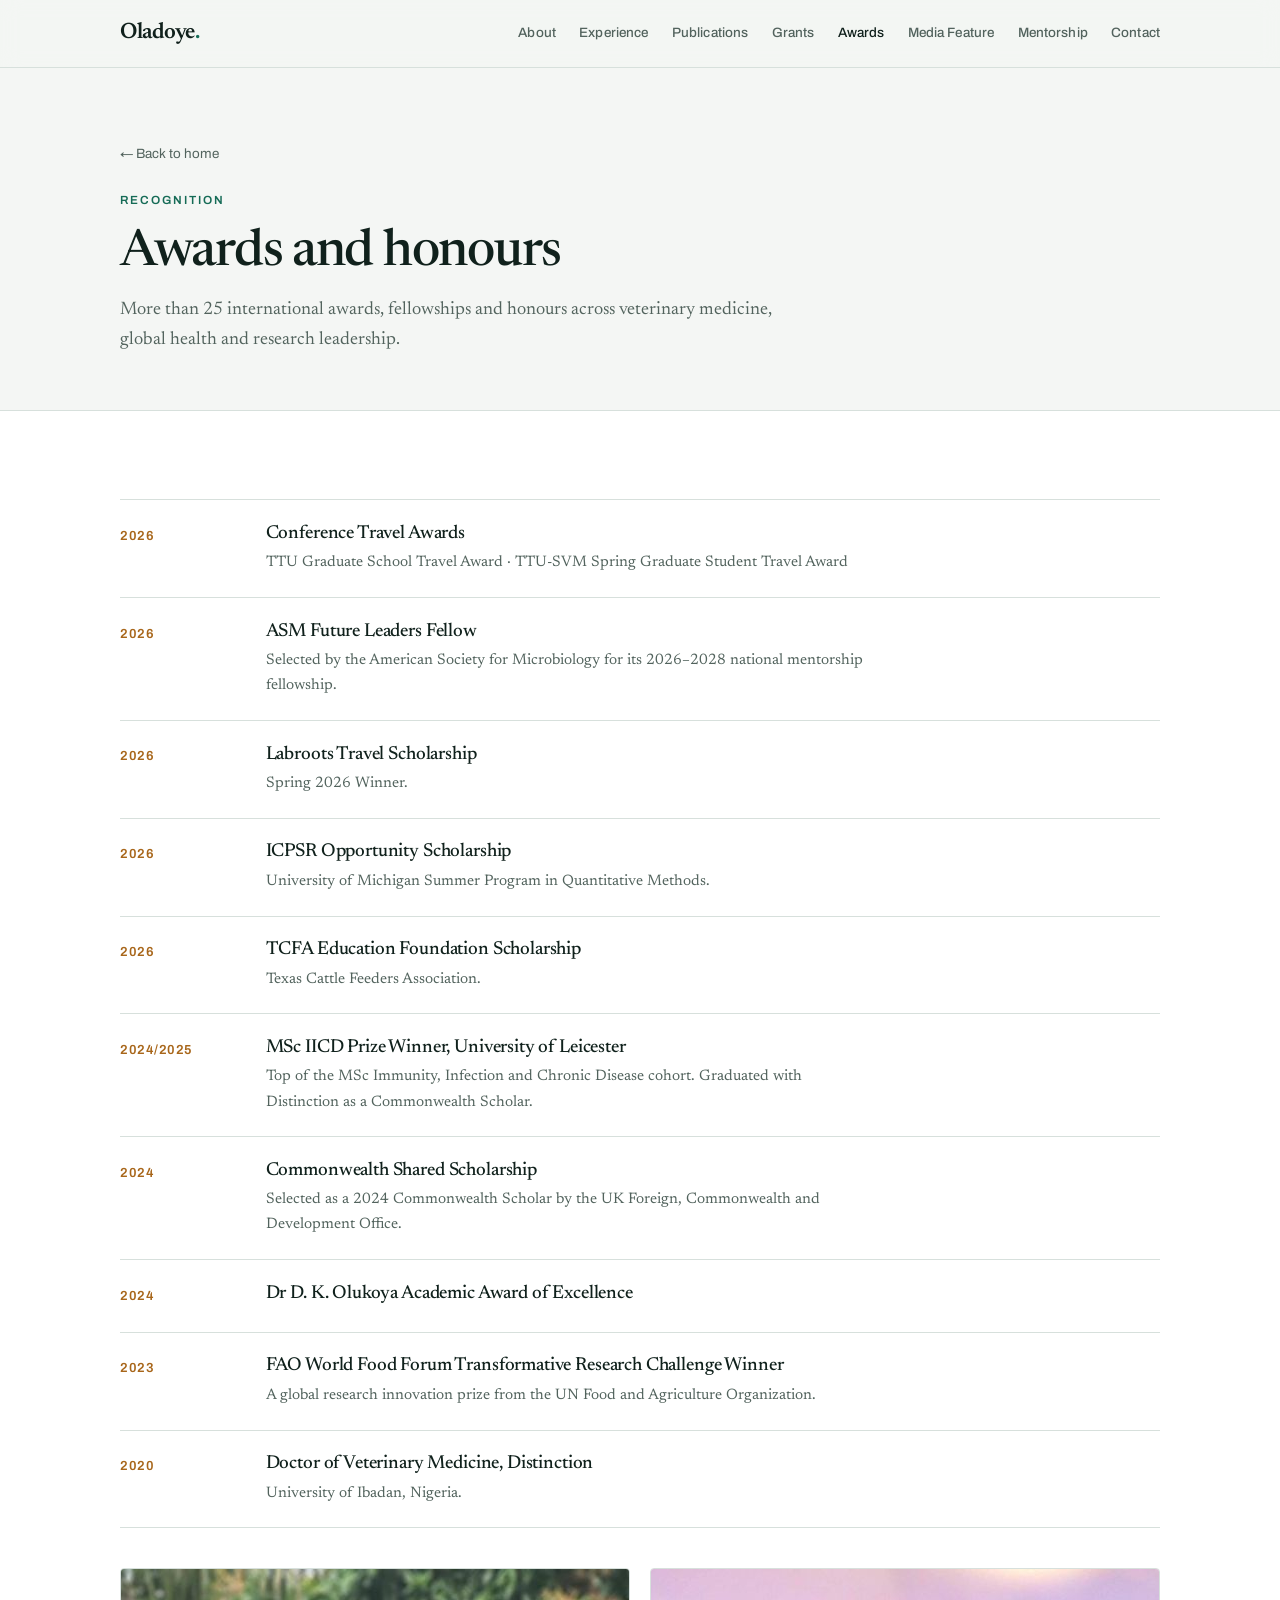
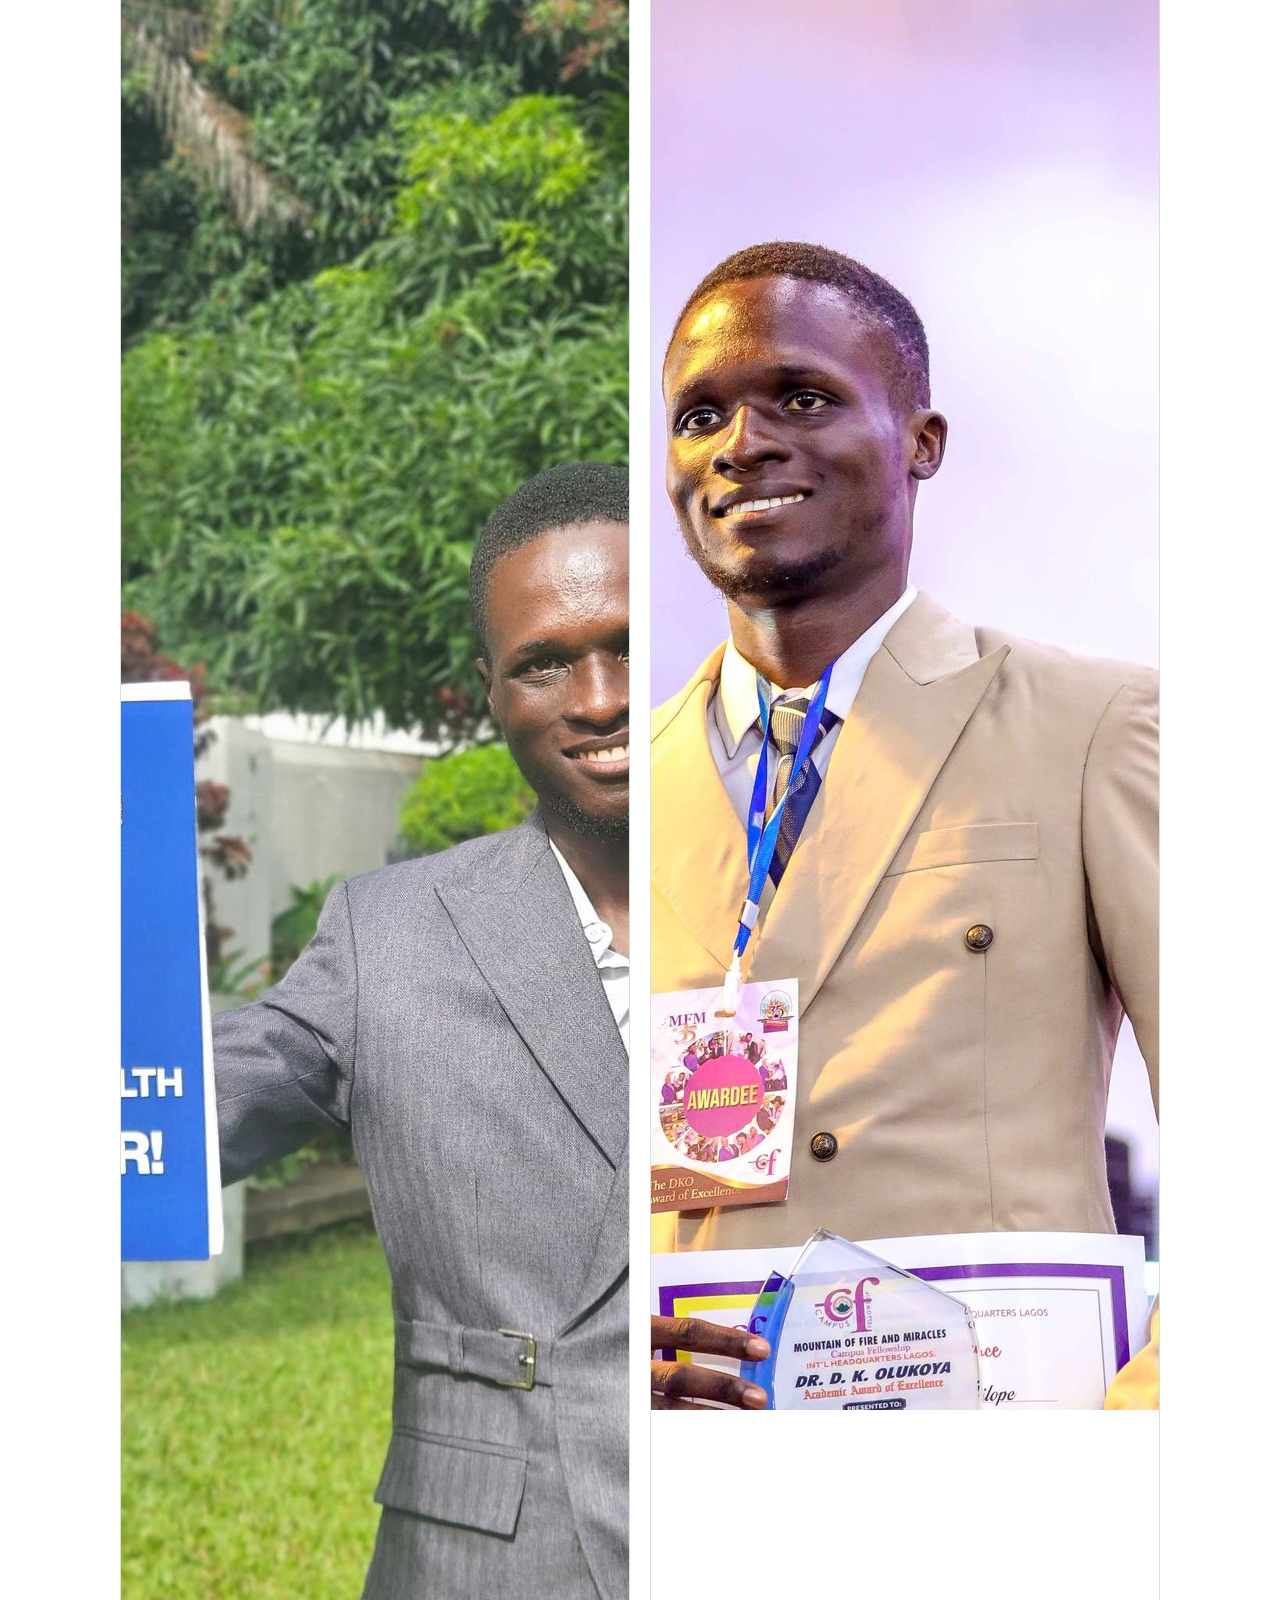
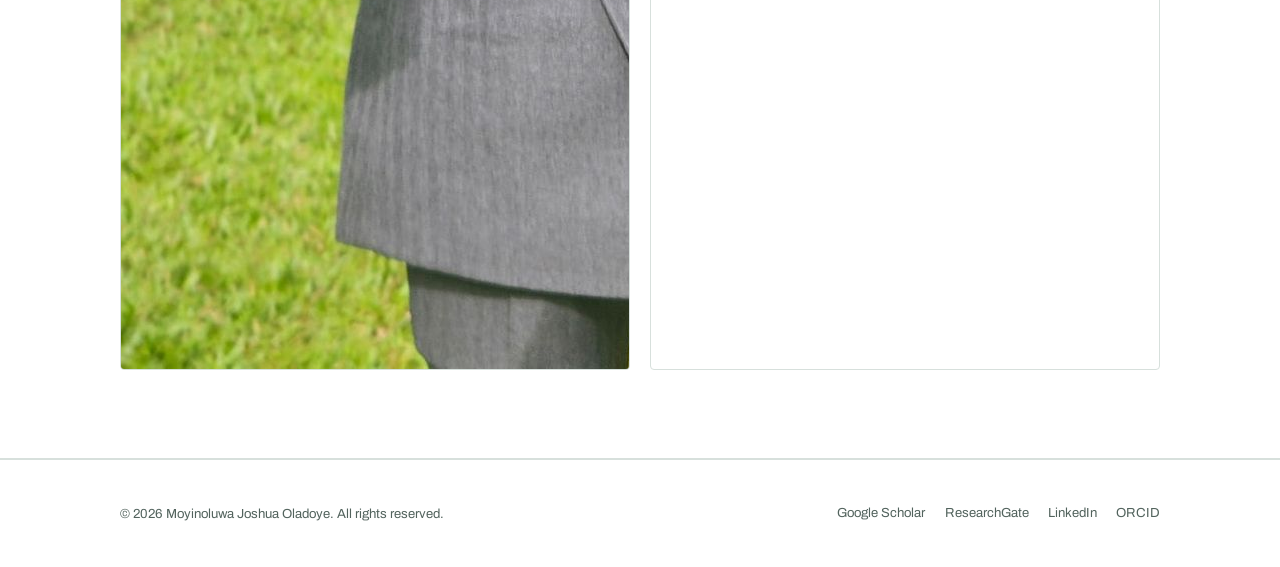
==== public/awards.html @ 2be34d92 "Add files via upload" ====
<!doctype html>
<html lang="en">
<head>
<meta charset="utf-8">
<meta name="viewport" content="width=device-width, initial-scale=1, viewport-fit=cover">
<title>Awards and honours | Moyinoluwa Oladoye</title>
<meta name="description" content="International awards, fellowships and honours held by Dr. Moyinoluwa Oladoye, including the FAO World Food Forum Transformative Research Challenge.">
<link rel="preconnect" href="https://fonts.googleapis.com">
<link rel="preconnect" href="https://fonts.gstatic.com" crossorigin>
<link rel="stylesheet" href="https://fonts.googleapis.com/css2?family=Archivo:wght@400;500;600&family=Newsreader:ital,opsz,wght@0,6..72,400;0,6..72,500;0,6..72,600;1,6..72,400&display=swap">
<link rel="stylesheet" href="style.css">
</head>
<body>

<header class="site-header">
  <div class="wrap nav">
    <a class="wordmark" href="index.html">Oladoye<span>.</span></a>
    <button class="nav-toggle" id="navToggle" aria-expanded="false" aria-controls="navLinks">Menu</button>
    <ul class="nav-links" id="navLinks">
      <li><a href="index.html#about">About</a></li>
      <li><a href="experience.html">Experience</a></li>
      <li><a href="publications.html">Publications</a></li>
      <li><a href="grants.html">Grants</a></li>
      <li><a href="awards.html" aria-current="page">Awards</a></li>
      <li><a href="media.html">Media Feature</a></li>
      <li><a href="index.html#mentorship">Mentorship</a></li>
      <li><a href="index.html#contact">Contact</a></li>
    </ul>
  </div>
</header>

<main>

  <section class="page-head">
    <div class="wrap">
      <a class="back" href="index.html">&larr; Back to home</a>
      <p class="eyebrow">Recognition</p>
      <h1>Awards and honours</h1>
      <p class="lead">More than 25 international awards, fellowships and honours across veterinary medicine, global health and research leadership.</p>
    </div>
  </section>

  <section class="band">
    <div class="wrap">
      <ul class="rows">
        <li>
          <span class="yr">2026</span>
          <div>
            <h3>Conference Travel Awards</h3>
            <p>TTU Graduate School Travel Award &middot; TTU-SVM Spring Graduate Student Travel Award</p>
          </div>
        </li>
        <li>
          <span class="yr">2026</span>
          <div>
            <h3>ASM Future Leaders Fellow</h3>
            <p>Selected by the American Society for Microbiology for its 2026&ndash;2028 national mentorship fellowship.</p>
          </div>
        </li>
        <li>
          <span class="yr">2026</span>
          <div>
            <h3>Labroots Travel Scholarship</h3>
            <p>Spring 2026 Winner.</p>
          </div>
        </li>
        <li>
          <span class="yr">2026</span>
          <div>
            <h3>ICPSR Opportunity Scholarship</h3>
            <p>University of Michigan Summer Program in Quantitative Methods.</p>
          </div>
        </li>
        <li>
          <span class="yr">2026</span>
          <div>
            <h3>TCFA Education Foundation Scholarship</h3>
            <p>Texas Cattle Feeders Association.</p>
          </div>
        </li>
        <li>
          <span class="yr">2024/2025</span>
          <div>
            <h3>MSc IICD Prize Winner, University of Leicester</h3>
            <p>Top of the MSc Immunity, Infection and Chronic Disease cohort. Graduated with Distinction as a Commonwealth Scholar.</p>
          </div>
        </li>
        <li>
          <span class="yr">2024</span>
          <div>
            <h3>Commonwealth Shared Scholarship</h3>
            <p>Selected as a 2024 Commonwealth Scholar by the UK Foreign, Commonwealth and Development Office.</p>
          </div>
        </li>
        <li>
          <span class="yr">2024</span>
          <div>
            <h3>Dr D. K. Olukoya Academic Award of Excellence</h3>
          </div>
        </li>
        <li>
          <span class="yr">2023</span>
          <div>
            <h3>FAO World Food Forum Transformative Research Challenge Winner</h3>
            <p>A global research innovation prize from the UN Food and Agriculture Organization.</p>
          </div>
        </li>
        <li>
          <span class="yr">2020</span>
          <div>
            <h3>Doctor of Veterinary Medicine, Distinction</h3>
            <p>University of Ibadan, Nigeria.</p>
          </div>
        </li>
      </ul>

      <div class="photo-pair">
        <figure class="figure tall"><img src="img/awards-1.jpg" alt="Dr. Oladoye receiving an award" width="1500" height="2000"></figure>
        <figure class="figure"><img src="img/awards-2.jpg" alt="Dr. Oladoye receiving an award" width="1500" height="1441"></figure>
      </div>
    </div>
  </section>

</main>

<footer class="site-footer">
  <div class="wrap">
    <p>&copy; 2026 Moyinoluwa Joshua Oladoye. All rights reserved.</p>
    <ul>
      <li><a href="https://scholar.google.com/citations?user=c_55og8AAAAJ&amp;hl=en" target="_blank" rel="noopener">Google Scholar</a></li>
      <li><a href="https://www.researchgate.net/profile/Moyinoluwa-Oladoye?ev=prf_overview" target="_blank" rel="noopener">ResearchGate</a></li>
      <li><a href="https://www.linkedin.com/in/moyinoluwa-oladoye/" target="_blank" rel="noopener">LinkedIn</a></li>
      <li><a href="https://orcid.org/0000-0003-0300-1474" target="_blank" rel="noopener">ORCID</a></li>
    </ul>
  </div>
</footer>

<script>
(function(){
  var t=document.getElementById('navToggle'), l=document.getElementById('navLinks');
  if(!t||!l) return;
  t.addEventListener('click',function(){
    var open=l.classList.toggle('open');
    t.setAttribute('aria-expanded',String(open));
    t.textContent=open?'Close':'Menu';
  });
  l.addEventListener('click',function(e){
    if(e.target.tagName==='A'){l.classList.remove('open');t.setAttribute('aria-expanded','false');t.textContent='Menu';}
  });
})();
</script>

</body>
</html>
---- public/style.css ----
/* =========================================================
   Moyinoluwa Oladoye — site stylesheet
   Palette: One Health green (environment / veterinary / medical)
   with an ochre accent used sparingly for emphasis.
   Type: Newsreader (display serif) + Archivo (UI / body sans).
   ========================================================= */

:root{
  --bg:#f4f6f4;
  --surface:#ffffff;
  --sunk:#eaeeec;
  --ink:#10211c;
  --muted:#52635d;
  --faint:#8a9a94;
  --rule:#d7e0dc;
  --accent:#156b56;
  --accent-soft:#e4efea;
  --warm:#a8661a;
  --serif:"Newsreader",Georgia,"Times New Roman",serif;
  --sans:"Archivo","Helvetica Neue",Arial,sans-serif;
  --wrap:1080px;
  --read:68ch;
}

@media (prefers-color-scheme:dark){
  :root:not([data-theme="light"]){
    --bg:#0a1512;
    --surface:#0f1e1a;
    --sunk:#0c1a16;
    --ink:#e3ebe8;
    --muted:#92a8a1;
    --faint:#5d736c;
    --rule:#1f332c;
    --accent:#4bb998;
    --accent-soft:#12302a;
    --warm:#d79f58;
    color-scheme:dark;
  }
}
:root[data-theme="dark"]{
  --bg:#0a1512; --surface:#0f1e1a; --sunk:#0c1a16;
  --ink:#e3ebe8; --muted:#92a8a1; --faint:#5d736c; --rule:#1f332c;
  --accent:#4bb998; --accent-soft:#12302a; --warm:#d79f58;
  color-scheme:dark;
}

*{box-sizing:border-box}
html{scroll-behavior:smooth;scroll-padding-top:5rem}
body{
  margin:0;background:var(--bg);color:var(--ink);
  font-family:var(--serif);font-size:18px;line-height:1.65;
  -webkit-font-smoothing:antialiased;
}
img{max-width:100%;display:block}
a{color:var(--accent);text-underline-offset:3px}
a:hover{color:var(--ink)}
:focus-visible{outline:2px solid var(--accent);outline-offset:3px;border-radius:2px}

/* ---------- layout ---------- */
.wrap{
  max-width:var(--wrap);margin:0 auto;
  padding-left:max(20px,env(safe-area-inset-left,0px));
  padding-right:max(20px,env(safe-area-inset-right,0px));
}
section{padding-block:clamp(3rem,7vw,5.5rem)}
section.tight{padding-block:clamp(2.2rem,5vw,3.4rem)}
.band{background:var(--surface);border-block:1px solid var(--rule)}
hr.rule{border:0;border-top:1px solid var(--rule);margin:0}

/* ---------- type ---------- */
h1,h2,h3,h4{font-family:var(--serif);margin:0;text-wrap:balance;font-weight:500}
h1{font-size:clamp(2.6rem,7vw,4.4rem);line-height:1.02;letter-spacing:-.025em}
h2{font-size:clamp(1.75rem,4vw,2.5rem);line-height:1.12;letter-spacing:-.018em}
h3{font-size:1.18rem;line-height:1.3;letter-spacing:-.008em}
p{margin:0 0 1.1em;max-width:var(--read)}
.lead{font-size:1.14rem;color:var(--muted)}
.eyebrow{
  font-family:var(--sans);font-size:.74rem;font-weight:600;letter-spacing:.17em;
  text-transform:uppercase;color:var(--accent);margin:0 0 1rem;
}
.section-head{margin-bottom:2.2rem}
.section-head p{margin-bottom:0;margin-top:.9rem}

/* ---------- header / nav ---------- */
.site-header{
  position:sticky;top:env(safe-area-inset-top,0px);z-index:40;
  background:color-mix(in srgb,var(--bg) 92%,transparent);
  backdrop-filter:saturate(150%) blur(10px);
  border-bottom:1px solid var(--rule);
}
.nav{display:flex;align-items:center;gap:1rem;padding-block:.95rem}
.wordmark{
  font-family:var(--serif);font-size:1.4rem;font-weight:600;letter-spacing:-.02em;
  color:var(--ink);text-decoration:none;margin-right:auto;
}
.wordmark span{color:var(--accent)}
.nav-links{display:flex;gap:1.45rem;align-items:center;list-style:none;margin:0;padding:0}
.nav-links a{
  font-family:var(--sans);font-size:.845rem;font-weight:500;letter-spacing:.01em;
  color:var(--muted);text-decoration:none;white-space:nowrap;
}
.nav-links a:hover,.nav-links a[aria-current="page"]{color:var(--ink)}
.nav-toggle{
  display:none;background:none;border:1px solid var(--rule);border-radius:4px;
  padding:.45em .7em;cursor:pointer;color:var(--ink);
  font-family:var(--sans);font-size:.82rem;font-weight:500;
}
@media (max-width:940px){
  .nav-toggle{display:block}
  .nav-links{
    display:none;position:absolute;left:0;right:0;top:100%;
    flex-direction:column;align-items:flex-start;gap:0;
    background:var(--surface);border-bottom:1px solid var(--rule);
    padding:.5rem max(20px,env(safe-area-inset-left,0px)) 1rem;
  }
  .nav-links.open{display:flex}
  .nav-links li{width:100%;border-top:1px solid var(--rule)}
  .nav-links a{display:block;padding:.75rem 0;font-size:.95rem}
}

/* ---------- buttons ---------- */
.btn{
  display:inline-flex;align-items:center;gap:.5em;
  font-family:var(--sans);font-size:.9rem;font-weight:500;letter-spacing:.01em;
  padding:.72em 1.3em;border-radius:3px;text-decoration:none;
  border:1px solid var(--accent);background:var(--accent);color:#fff;
  transition:opacity .15s;
}
.btn:hover{opacity:.88;color:#fff}
.btn.ghost{background:transparent;color:var(--ink);border-color:var(--rule)}
.btn.ghost:hover{border-color:var(--ink);opacity:1}
.btn-row{display:flex;flex-wrap:wrap;gap:.75rem;margin-top:2rem}

/* ---------- hero ---------- */
.hero{padding-block:clamp(3.5rem,10vw,7rem) clamp(2.5rem,6vw,4rem)}
.hero h1{margin-bottom:1.4rem}
.hero .tagline{font-size:clamp(1.12rem,2.3vw,1.38rem);color:var(--muted);max-width:40ch;line-height:1.5}

/* ---------- stats ---------- */
.stats{display:grid;grid-template-columns:repeat(auto-fit,minmax(160px,1fr));gap:2rem 1.5rem}
.stat .n{
  font-family:var(--serif);font-size:clamp(2.1rem,4.6vw,3rem);font-weight:500;
  line-height:1;letter-spacing:-.03em;color:var(--accent);
  font-variant-numeric:tabular-nums;
}
.stat .l{
  font-family:var(--sans);font-size:.83rem;line-height:1.4;color:var(--muted);
  margin-top:.55rem;max-width:22ch;
}
.source{font-family:var(--sans);font-size:.8rem;color:var(--faint);margin:2rem 0 0}

/* ---------- about ---------- */
.about-grid{display:grid;grid-template-columns:1.55fr 1fr;gap:clamp(2rem,5vw,3.5rem);align-items:start}
@media (max-width:820px){.about-grid{grid-template-columns:1fr}}
.portrait{border-radius:4px;overflow:hidden;border:1px solid var(--rule);background:var(--sunk)}
.portrait img{width:100%;aspect-ratio:4/5;object-fit:cover}
.chips{display:flex;flex-wrap:wrap;gap:.5rem;margin-top:1.6rem;padding:0;list-style:none}
.chips li{
  font-family:var(--sans);font-size:.79rem;font-weight:500;
  padding:.4em .85em;border-radius:999px;
  background:var(--accent-soft);color:var(--accent);
  border:1px solid color-mix(in srgb,var(--accent) 22%,transparent);
}

/* ---------- cards ---------- */
.cards{display:grid;grid-template-columns:repeat(auto-fit,minmax(290px,1fr));gap:1.1rem}
.card{
  background:var(--surface);border:1px solid var(--rule);border-radius:4px;
  padding:1.4rem 1.5rem;display:flex;flex-direction:column;gap:.55rem;
}
.card h3{font-size:1.06rem;line-height:1.35}
.card h3 a{color:var(--ink);text-decoration:none}
.card h3 a:hover{color:var(--accent)}
.card .authors{font-family:var(--sans);font-size:.82rem;color:var(--muted);line-height:1.5;margin:0}
.card .meta{font-family:var(--sans);font-size:.78rem;color:var(--faint);margin:0;margin-top:auto;padding-top:.6rem}

/* ---------- timeline ---------- */
.timeline{list-style:none;margin:0;padding:0;border-left:2px solid var(--rule)}
.timeline li{position:relative;padding:0 0 2.1rem 1.8rem}
.timeline li::before{
  content:"";position:absolute;left:-7px;top:.55rem;width:12px;height:12px;
  border-radius:50%;background:var(--accent);border:3px solid var(--bg);
}
.timeline .when{
  font-family:var(--sans);font-size:.76rem;font-weight:600;letter-spacing:.09em;
  text-transform:uppercase;color:var(--accent);display:block;margin-bottom:.35rem;
}
.timeline h3{margin-bottom:.15rem}
.timeline .where{font-family:var(--sans);font-size:.86rem;color:var(--muted);margin:0 0 .6rem}
.timeline p{font-size:.97rem;color:var(--muted);margin:0}

/* ---------- award / grant rows ---------- */
.rows{list-style:none;margin:0;padding:0}
.rows li{
  display:grid;grid-template-columns:7.5rem 1fr;gap:.3rem 1.6rem;
  padding:1.35rem 0;border-top:1px solid var(--rule);
}
.rows li:last-child{border-bottom:1px solid var(--rule)}
.rows .yr{
  font-family:var(--sans);font-size:.82rem;font-weight:600;color:var(--warm);
  letter-spacing:.04em;padding-top:.18rem;
}
.rows h3{margin-bottom:.25rem}
.rows p{font-size:.95rem;color:var(--muted);margin:0}
@media (max-width:620px){
  .rows li{grid-template-columns:1fr;gap:.35rem}
  .rows .yr{padding-top:0}
}

/* ---------- media ---------- */
.media-grid{display:grid;grid-template-columns:repeat(auto-fit,minmax(300px,1fr));gap:1.4rem}
.media-item{background:var(--surface);border:1px solid var(--rule);border-radius:4px;padding:1.5rem}
.media-item h3{margin-bottom:.5rem}
.media-item p{font-size:.95rem;color:var(--muted);margin-bottom:1rem}

/* ---------- figures ---------- */
figure{margin:0}
.figure{border:1px solid var(--rule);border-radius:4px;overflow:hidden;background:var(--surface)}
.figure img{width:100%;aspect-ratio:4/3;object-fit:cover}
.figure figcaption{
  font-family:var(--sans);font-size:.82rem;color:var(--muted);
  padding:.8rem 1rem;border-top:1px solid var(--rule);
}
.figure.tall img{aspect-ratio:3/4}
.photo-pair{display:grid;grid-template-columns:repeat(auto-fit,minmax(260px,1fr));gap:1.2rem;margin-top:2.5rem}

/* ---------- lists ---------- */
.biblist{list-style:none;counter-reset:ref;margin:0;padding:0}
.biblist li{
  counter-increment:ref;position:relative;padding:1rem 0 1rem 2.6rem;
  border-top:1px solid var(--rule);font-size:.98rem;line-height:1.55;
}
.biblist li:last-child{border-bottom:1px solid var(--rule)}
.biblist li::before{
  content:counter(ref);position:absolute;left:0;top:1rem;
  font-family:var(--sans);font-size:.78rem;font-weight:600;color:var(--faint);
  font-variant-numeric:tabular-nums;
}
.plainlist{list-style:none;margin:0;padding:0}
.plainlist li{
  padding:1rem 0;border-top:1px solid var(--rule);font-size:.98rem;line-height:1.55;
}
.plainlist li:last-child{border-bottom:1px solid var(--rule)}
.memberships{font-family:var(--sans);font-size:.95rem;color:var(--muted);line-height:1.9;max-width:var(--read)}

.ticks{list-style:none;margin:1.3rem 0;padding:0}
.ticks li{position:relative;padding:.45rem 0 .45rem 1.6rem;font-size:1rem}
.ticks li::before{
  content:"";position:absolute;left:0;top:1.05em;width:7px;height:7px;
  border-radius:50%;background:var(--accent);
}

/* ---------- contact ---------- */
.contact-grid{display:grid;grid-template-columns:1.2fr 1fr;gap:clamp(2rem,5vw,3.5rem)}
@media (max-width:820px){.contact-grid{grid-template-columns:1fr}}
.dl{font-family:var(--sans);font-size:.95rem;margin:0}
.dl div{padding:.85rem 0;border-top:1px solid var(--rule);display:flex;gap:1rem;flex-wrap:wrap}
.dl dt{color:var(--faint);min-width:5.5rem;font-size:.8rem;letter-spacing:.06em;
  text-transform:uppercase;font-weight:600;padding-top:.15rem}
.dl dd{margin:0;word-break:break-word}
.profile-links{display:flex;flex-wrap:wrap;gap:.6rem;margin-top:1.4rem;padding:0;list-style:none}
.profile-links a{
  font-family:var(--sans);font-size:.83rem;font-weight:500;text-decoration:none;
  padding:.5em 1em;border:1px solid var(--rule);border-radius:3px;color:var(--ink);
}
.profile-links a:hover{border-color:var(--accent);color:var(--accent)}

/* ---------- footer ---------- */
.site-footer{border-top:1px solid var(--rule);background:var(--surface)}
.site-footer .wrap{
  padding-block:2.4rem;display:flex;flex-wrap:wrap;gap:1rem 2rem;
  align-items:center;justify-content:space-between;
}
.site-footer p{font-family:var(--sans);font-size:.82rem;color:var(--muted);margin:0;max-width:none}
.site-footer ul{display:flex;flex-wrap:wrap;gap:1.2rem;list-style:none;margin:0;padding:0}
.site-footer a{font-family:var(--sans);font-size:.82rem;color:var(--muted);text-decoration:none}
.site-footer a:hover{color:var(--accent)}

/* ---------- page header (sub-pages) ---------- */
.page-head{padding-block:clamp(2.8rem,6vw,4.5rem) clamp(1.6rem,3vw,2.2rem)}
.page-head h1{font-size:clamp(2.1rem,5vw,3.2rem);margin-bottom:1rem}
.back{
  font-family:var(--sans);font-size:.84rem;color:var(--muted);text-decoration:none;
  display:inline-block;margin-bottom:1.6rem;
}
.back:hover{color:var(--accent)}
.subhead{
  font-family:var(--sans);font-size:.78rem;font-weight:600;letter-spacing:.14em;
  text-transform:uppercase;color:var(--faint);
  margin:3rem 0 1.2rem;padding-bottom:.6rem;border-bottom:1px solid var(--rule);
}
.subhead:first-of-type{margin-top:0}

@media (prefers-reduced-motion:reduce){
  html{scroll-behavior:auto}
  *{transition:none!important;animation:none!important}
}
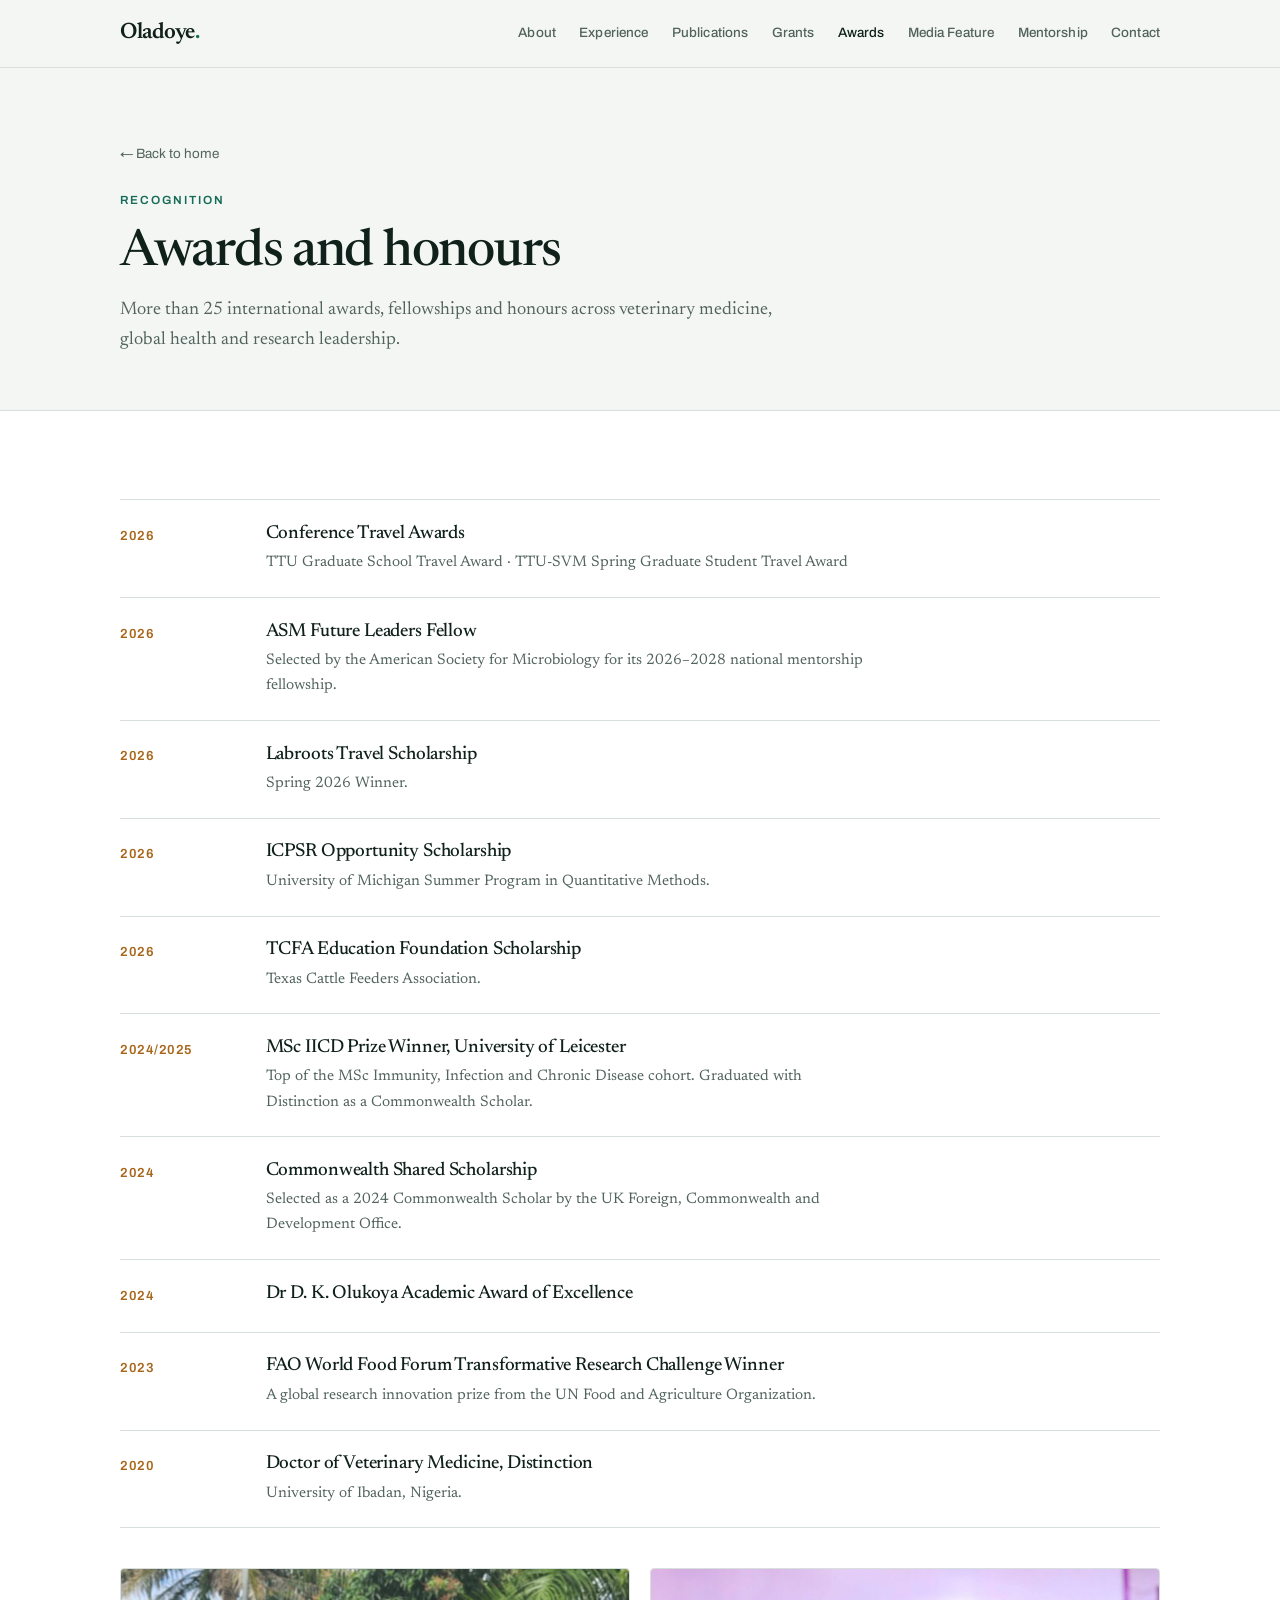
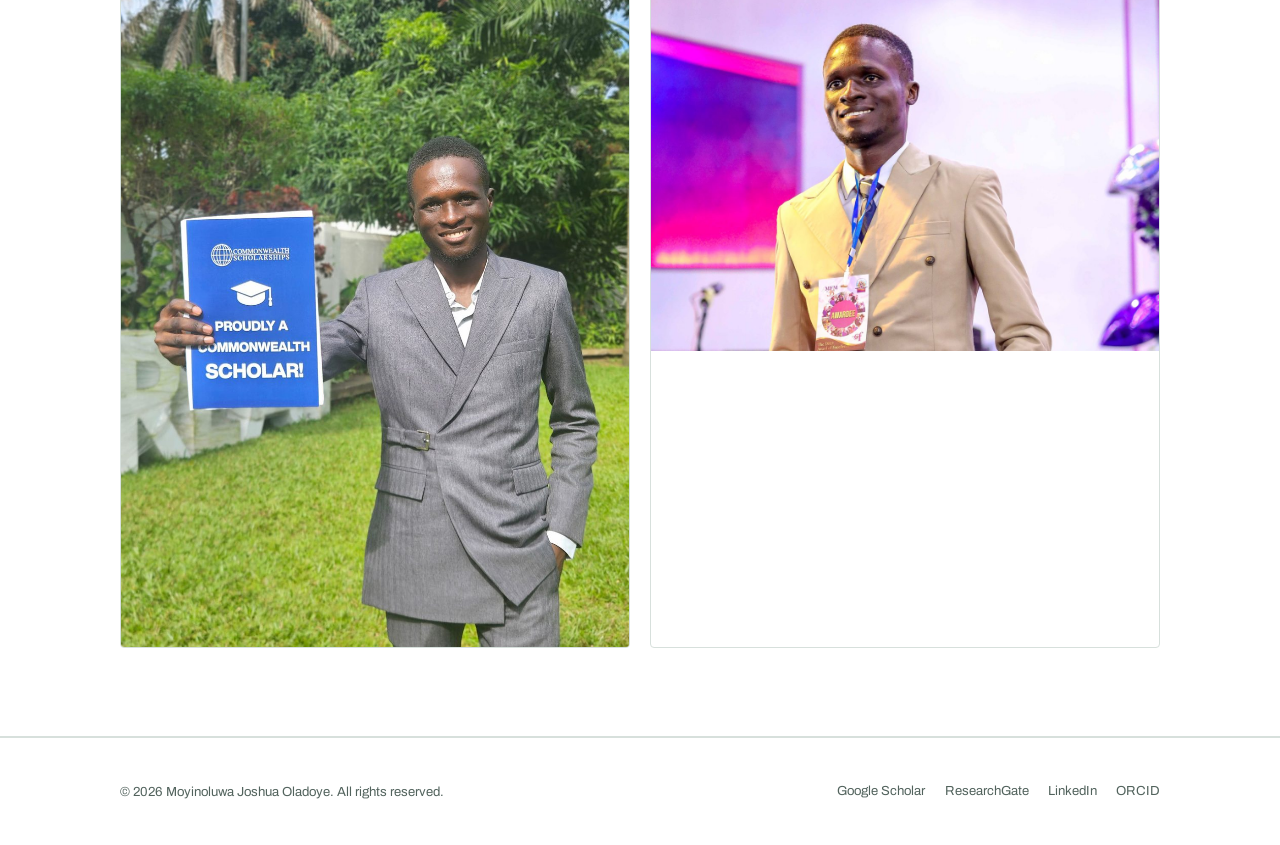
==== commit 470a90e1: "Add files via upload" ====
--- a/public/awards.html
+++ b/public/awards.html
@@ -115,8 +115,8 @@
       </ul>
 
       <div class="photo-pair">
-        <figure class="figure tall"><img src="img/awards-1.jpg" alt="Dr. Oladoye receiving an award" width="1500" height="2000"></figure>
-        <figure class="figure"><img src="img/awards-2.jpg" alt="Dr. Oladoye receiving an award" width="1500" height="1441"></figure>
+        <figure class="figure tall"><img src="img/awards-1.jpg" alt="Dr. Oladoye receiving an award" width="1000" height="1333"></figure>
+        <figure class="figure"><img src="img/awards-2.jpg" alt="Dr. Oladoye receiving an award" width="1200" height="900"></figure>
       </div>
     </div>
   </section>
--- a/public/style.css
+++ b/public/style.css
@@ -51,7 +51,7 @@
   font-family:var(--serif);font-size:18px;line-height:1.65;
   -webkit-font-smoothing:antialiased;
 }
-img{max-width:100%;display:block}
+img{max-width:100%;height:auto;display:block}
 a{color:var(--accent);text-underline-offset:3px}
 a:hover{color:var(--ink)}
 :focus-visible{outline:2px solid var(--accent);outline-offset:3px;border-radius:2px}
